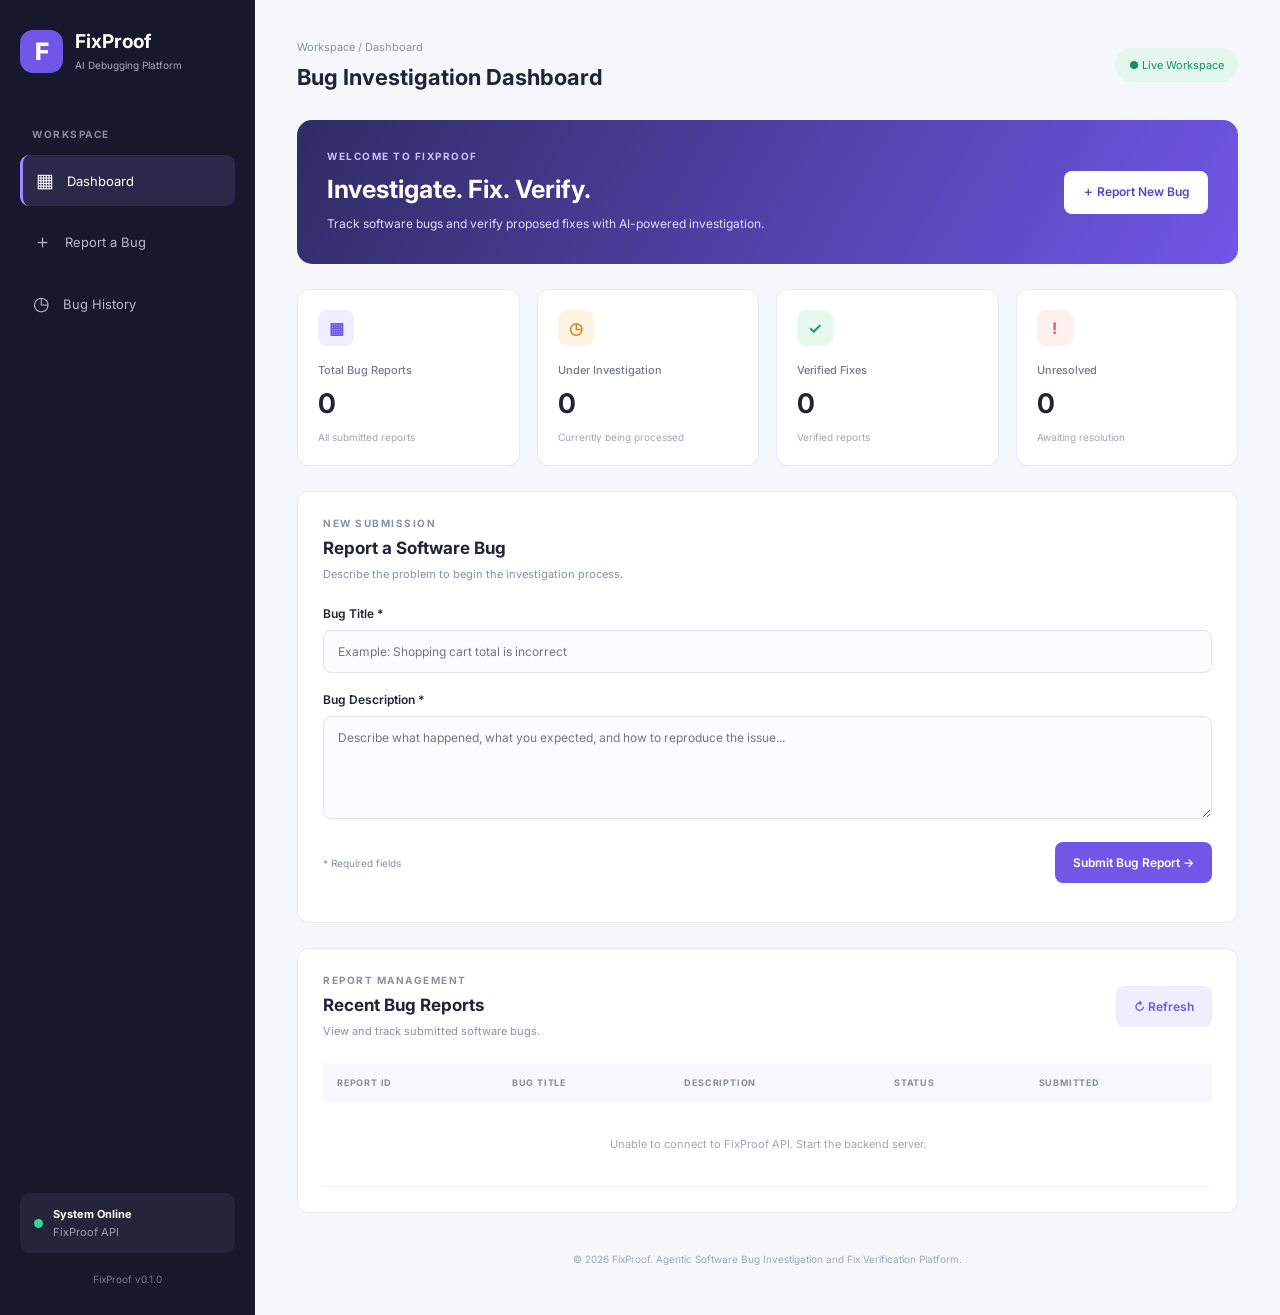
==== frontend/index.html @ a7930028 "Add FixProof backend and frontend" ====
<!DOCTYPE html>
<html lang="en">
<head>
    <meta charset="UTF-8">
    <meta name="viewport" content="width=device-width, initial-scale=1.0">
    <title>FixProof | Bug Investigation Platform</title>
    <link rel="stylesheet" href="css/style.css">
    <link rel="preconnect" href="https://fonts.googleapis.com">
    <link rel="preconnect" href="https://fonts.gstatic.com" crossorigin>
    <link href="https://fonts.googleapis.com/css2?family=Inter:wght@400;500;600;700;800&display=swap" rel="stylesheet">
</head>

<body>
    <div class="app-layout">

        <aside class="sidebar">
            <div class="brand">
                <div class="brand-icon">F</div>
                <div>
                    <h2>FixProof</h2>
                    <span>AI Debugging Platform</span>
                </div>
            </div>

            <div class="menu-label">WORKSPACE</div>

            <nav class="navigation">
                <a href="#dashboard" class="nav-link active">
                    <span>▦</span> Dashboard
                </a>
                <a href="#submit" class="nav-link">
                    <span>＋</span> Report a Bug
                </a>
                <a href="#history" class="nav-link">
                    <span>◷</span> Bug History
                </a>
            </nav>

            <div class="sidebar-bottom">
                <div class="system-status">
                    <span class="status-dot"></span>
                    <div>
                        <strong>System Online</strong>
                        <small>FixProof API</small>
                    </div>
                </div>
                <p>FixProof v0.1.0</p>
            </div>
        </aside>

        <main class="main-content">

            <header class="topbar">
                <div>
                    <span class="breadcrumb">Workspace / Dashboard</span>
                    <h1>Bug Investigation Dashboard</h1>
                </div>
                <div class="topbar-right">
                    <span class="online-badge">● Live Workspace</span>
                </div>
            </header>

            <section id="dashboard" class="welcome-section">
                <div>
                    <p class="eyebrow">WELCOME TO FIXPROOF</p>
                    <h2>Investigate. Fix. Verify.</h2>
                    <p>Track software bugs and verify proposed fixes with AI-powered investigation.</p>
                </div>
                <a href="#submit" class="primary-button">＋ Report New Bug</a>
            </section>

            <section class="stats-grid">
                <div class="stat-card">
                    <div class="stat-icon purple">▦</div>
                    <p>Total Bug Reports</p>
                    <h2 id="totalBugs">0</h2>
                    <span>All submitted reports</span>
                </div>

                <div class="stat-card">
                    <div class="stat-icon orange">◷</div>
                    <p>Under Investigation</p>
                    <h2 id="investigatingBugs">0</h2>
                    <span>Currently being processed</span>
                </div>

                <div class="stat-card">
                    <div class="stat-icon green">✓</div>
                    <p>Verified Fixes</p>
                    <h2 id="verifiedBugs">0</h2>
                    <span>Verified reports</span>
                </div>

                <div class="stat-card">
                    <div class="stat-icon red">!</div>
                    <p>Unresolved</p>
                    <h2 id="unresolvedBugs">0</h2>
                    <span>Awaiting resolution</span>
                </div>
            </section>

            <section id="submit" class="content-card">
                <div class="section-heading">
                    <div>
                        <p class="eyebrow">NEW SUBMISSION</p>
                        <h2>Report a Software Bug</h2>
                        <p>Describe the problem to begin the investigation process.</p>
                    </div>
                </div>

                <form id="bugForm">
                    <div class="form-group">
                        <label for="bugTitle">Bug Title *</label>
                        <input
                            type="text"
                            id="bugTitle"
                            placeholder="Example: Shopping cart total is incorrect"
                            minlength="3"
                            maxlength="200"
                            required
                        >
                    </div>

                    <div class="form-group">
                        <label for="bugDescription">Bug Description *</label>
                        <textarea
                            id="bugDescription"
                            placeholder="Describe what happened, what you expected, and how to reproduce the issue..."
                            minlength="5"
                            rows="5"
                            required
                        ></textarea>
                    </div>

                    <div class="form-footer">
                        <span> * Required fields</span>
                        <button type="submit" id="submitButton" class="primary-button">
                            Submit Bug Report →
                        </button>
                    </div>

                    <p id="formMessage" class="form-message" role="status"></p>
                </form>
            </section>

            <section id="history" class="content-card">
                <div class="section-heading history-heading">
                    <div>
                        <p class="eyebrow">REPORT MANAGEMENT</p>
                        <h2>Recent Bug Reports</h2>
                        <p>View and track submitted software bugs.</p>
                    </div>
                    <button id="refreshButton" class="secondary-button">↻ Refresh</button>
                </div>

                <div class="table-wrapper">
                    <table>
                        <thead>
                            <tr>
                                <th>REPORT ID</th>
                                <th>BUG TITLE</th>
                                <th>DESCRIPTION</th>
                                <th>STATUS</th>
                                <th>SUBMITTED</th>
                            </tr>
                        </thead>
                        <tbody id="bugTableBody">
                            <tr>
                                <td colspan="5" class="empty-state">
                                    Loading bug reports...
                                </td>
                            </tr>
                        </tbody>
                    </table>
                </div>
            </section>

            <footer class="footer">
                <p>© 2026 FixProof. Agentic Software Bug Investigation and Fix Verification Platform.</p>
            </footer>

        </main>
    </div>

    <script src="js/app.js"></script>
</body>
</html>
---- frontend/css/style.css ----
* {
    margin: 0;
    padding: 0;
    box-sizing: border-box;
}

:root {
    --primary: #7057e8;
    --primary-dark: #5941cb;
    --background: #f6f7fb;
    --white: #ffffff;
    --text: #20243a;
    --muted: #8990a5;
    --border: #e9eaf1;
}

body {
    font-family: 'Inter', sans-serif;
    background: var(--background);
    color: var(--text);
}

.app-layout {
    display: flex;
    min-height: 100vh;
}

.sidebar {
    width: 255px;
    background: #17182b;
    color: white;
    padding: 30px 20px;
    display: flex;
    flex-direction: column;
    flex-shrink: 0;
}

.brand {
    display: flex;
    align-items: center;
    gap: 12px;
    margin-bottom: 55px;
}

.brand-icon {
    width: 43px;
    height: 43px;
    border-radius: 13px;
    background: var(--primary);
    display: grid;
    place-items: center;
    font-size: 24px;
    font-weight: 800;
}

.brand h2 {
    font-size: 19px;
}

.brand span {
    font-size: 10px;
    color: #a5a7ba;
}

.menu-label,
.eyebrow {
    font-size: 10px;
    font-weight: 700;
    letter-spacing: 1.5px;
    color: var(--muted);
}

.menu-label {
    color: #898ba5;
    margin: 0 0 15px 12px;
}

.navigation {
    display: flex;
    flex-direction: column;
    gap: 9px;
}

.nav-link {
    padding: 14px 13px;
    border-radius: 9px;
    color: #b6b8c9;
    text-decoration: none;
    font-size: 13px;
    display: flex;
    gap: 13px;
    align-items: center;
}

.nav-link span {
    font-size: 19px;
}

.nav-link:hover,
.nav-link.active {
    background: #2b294a;
    color: white;
}

.nav-link.active {
    border-left: 3px solid #9a88ff;
}

.sidebar-bottom {
    margin-top: auto;
}

.system-status {
    background: #24253b;
    padding: 14px;
    border-radius: 10px;
    display: flex;
    align-items: center;
    gap: 10px;
}

.status-dot {
    height: 9px;
    width: 9px;
    background: #35d39a;
    border-radius: 50%;
}

.system-status strong,
.system-status small {
    display: block;
    font-size: 11px;
}

.system-status small {
    color: #9b9db0;
    margin-top: 4px;
}

.sidebar-bottom > p {
    font-size: 10px;
    color: #777991;
    margin-top: 20px;
    text-align: center;
}

.main-content {
    flex: 1;
    min-width: 0;
    padding: 35px 42px;
}

.topbar {
    display: flex;
    justify-content: space-between;
    align-items: center;
    margin-bottom: 30px;
    gap: 15px;
}

.breadcrumb {
    font-size: 11px;
    color: var(--muted);
}

.topbar h1 {
    font-size: 22px;
    margin-top: 9px;
}

.online-badge {
    font-size: 11px;
    color: #178e62;
    background: #e3f7ed;
    padding: 10px 14px;
    border-radius: 20px;
}

.welcome-section {
    background: linear-gradient(120deg, #302b63, #7057e8);
    border-radius: 15px;
    padding: 30px;
    display: flex;
    align-items: center;
    justify-content: space-between;
    gap: 20px;
    color: white;
    margin-bottom: 25px;
}

.welcome-section .eyebrow {
    color: #c9c0ff;
    margin-bottom: 12px;
}

.welcome-section h2 {
    font-size: 25px;
    margin-bottom: 10px;
}

.welcome-section p:not(.eyebrow) {
    font-size: 12px;
    color: #dedbff;
    line-height: 1.7;
}

.primary-button,
.secondary-button {
    border: none;
    border-radius: 8px;
    padding: 13px 18px;
    font-size: 12px;
    font-weight: 600;
    cursor: pointer;
    text-decoration: none;
    display: inline-block;
    font-family: inherit;
}

.primary-button {
    background: var(--primary);
    color: white;
}

.welcome-section .primary-button {
    background: white;
    color: var(--primary-dark);
    white-space: nowrap;
}

.primary-button:hover {
    background: var(--primary-dark);
    color: white;
}

.welcome-section .primary-button:hover {
    background: #f0edff;
    color: var(--primary-dark);
}

.stats-grid {
    display: grid;
    grid-template-columns: repeat(4, minmax(0, 1fr));
    gap: 17px;
    margin-bottom: 25px;
}

.stat-card,
.content-card {
    background: var(--white);
    border: 1px solid var(--border);
    border-radius: 12px;
}

.stat-card {
    padding: 20px;
}

.stat-icon {
    height: 36px;
    width: 36px;
    display: grid;
    place-items: center;
    border-radius: 9px;
    font-weight: 700;
    margin-bottom: 17px;
}

.purple {
    color: #7057e8;
    background: #f0edff;
}

.orange {
    color: #d88727;
    background: #fff4e4;
}

.green {
    color: #1c9d6c;
    background: #e6f8ef;
}

.red {
    color: #df6262;
    background: #fff0f0;
}

.stat-card p {
    color: #747b90;
    font-size: 11px;
    font-weight: 500;
}

.stat-card h2 {
    font-size: 27px;
    margin: 10px 0 5px;
}

.stat-card > span {
    color: #a1a6b5;
    font-size: 10px;
}

.content-card {
    padding: 25px;
    margin-bottom: 25px;
}

.section-heading {
    margin-bottom: 25px;
}

.section-heading h2 {
    font-size: 17px;
    margin: 9px 0;
}

.section-heading p:not(.eyebrow) {
    font-size: 11px;
    color: var(--muted);
}

.form-group {
    margin-bottom: 19px;
}

.form-group label {
    display: block;
    font-size: 12px;
    font-weight: 600;
    margin-bottom: 9px;
}

.form-group input,
.form-group textarea {
    width: 100%;
    padding: 13px 14px;
    border: 1px solid #e2e4ed;
    border-radius: 8px;
    font-family: inherit;
    font-size: 12px;
    outline: none;
    resize: vertical;
    background: #fcfcfe;
}

.form-group input:focus,
.form-group textarea:focus {
    border-color: var(--primary);
    box-shadow: 0 0 0 3px #7057e818;
}

.form-footer {
    display: flex;
    justify-content: space-between;
    align-items: center;
    gap: 12px;
}

.form-footer > span {
    font-size: 10px;
    color: var(--muted);
}

.form-message {
    font-size: 12px;
    margin-top: 14px;
}

.form-message.success {
    color: #168c61;
}

.form-message.error {
    color: #d34c4c;
}

.secondary-button {
    color: var(--primary);
    background: #f0edff;
}

.history-heading {
    display: flex;
    justify-content: space-between;
    align-items: center;
    gap: 15px;
}

.table-wrapper {
    overflow-x: auto;
}

table {
    width: 100%;
    border-collapse: collapse;
    text-align: left;
}

thead {
    background: #f8f8fc;
}

th {
    padding: 14px;
    font-size: 9px;
    letter-spacing: 0.8px;
    color: #858ba0;
    white-space: nowrap;
}

td {
    padding: 16px 14px;
    border-bottom: 1px solid #f0f0f5;
    font-size: 11px;
    color: #626a80;
}

td:nth-child(2) {
    font-weight: 600;
    color: #30354a;
}

.status-pill {
    display: inline-block;
    border-radius: 20px;
    padding: 6px 10px;
    font-size: 9px;
    background: #fff3df;
    color: #bd7b20;
    white-space: nowrap;
}

.empty-state {
    text-align: center;
    padding: 35px;
    color: #a1a6b5;
}

.footer {
    padding: 15px 0;
    text-align: center;
    color: #a1a6b5;
    font-size: 10px;
}

@media (max-width: 1050px) {
    .stats-grid {
        grid-template-columns: repeat(2, 1fr);
    }

    .main-content {
        padding: 25px;
    }
}

@media (max-width: 650px) {
    .app-layout {
        flex-direction: column;
    }

    .sidebar {
        width: 100%;
        padding: 17px;
    }

    .brand {
        margin-bottom: 20px;
    }

    .navigation {
        flex-direction: row;
        flex-wrap: wrap;
    }

    .sidebar-bottom {
        display: none;
    }

    .main-content {
        padding: 20px 14px;
    }

    .topbar {
        align-items: flex-start;
    }

    .topbar h1 {
        font-size: 17px;
    }

    .welcome-section {
        flex-direction: column;
        align-items: flex-start;
        padding: 23px;
    }

    .welcome-section h2 {
        font-size: 21px;
    }

    .stats-grid {
        grid-template-columns: repeat(2, minmax(0, 1fr));
        gap: 10px;
    }

    .stat-card {
        padding: 14px;
    }

    .content-card {
        padding: 17px;
    }

    .form-footer {
        flex-direction: column;
        align-items: flex-start;
    }
}
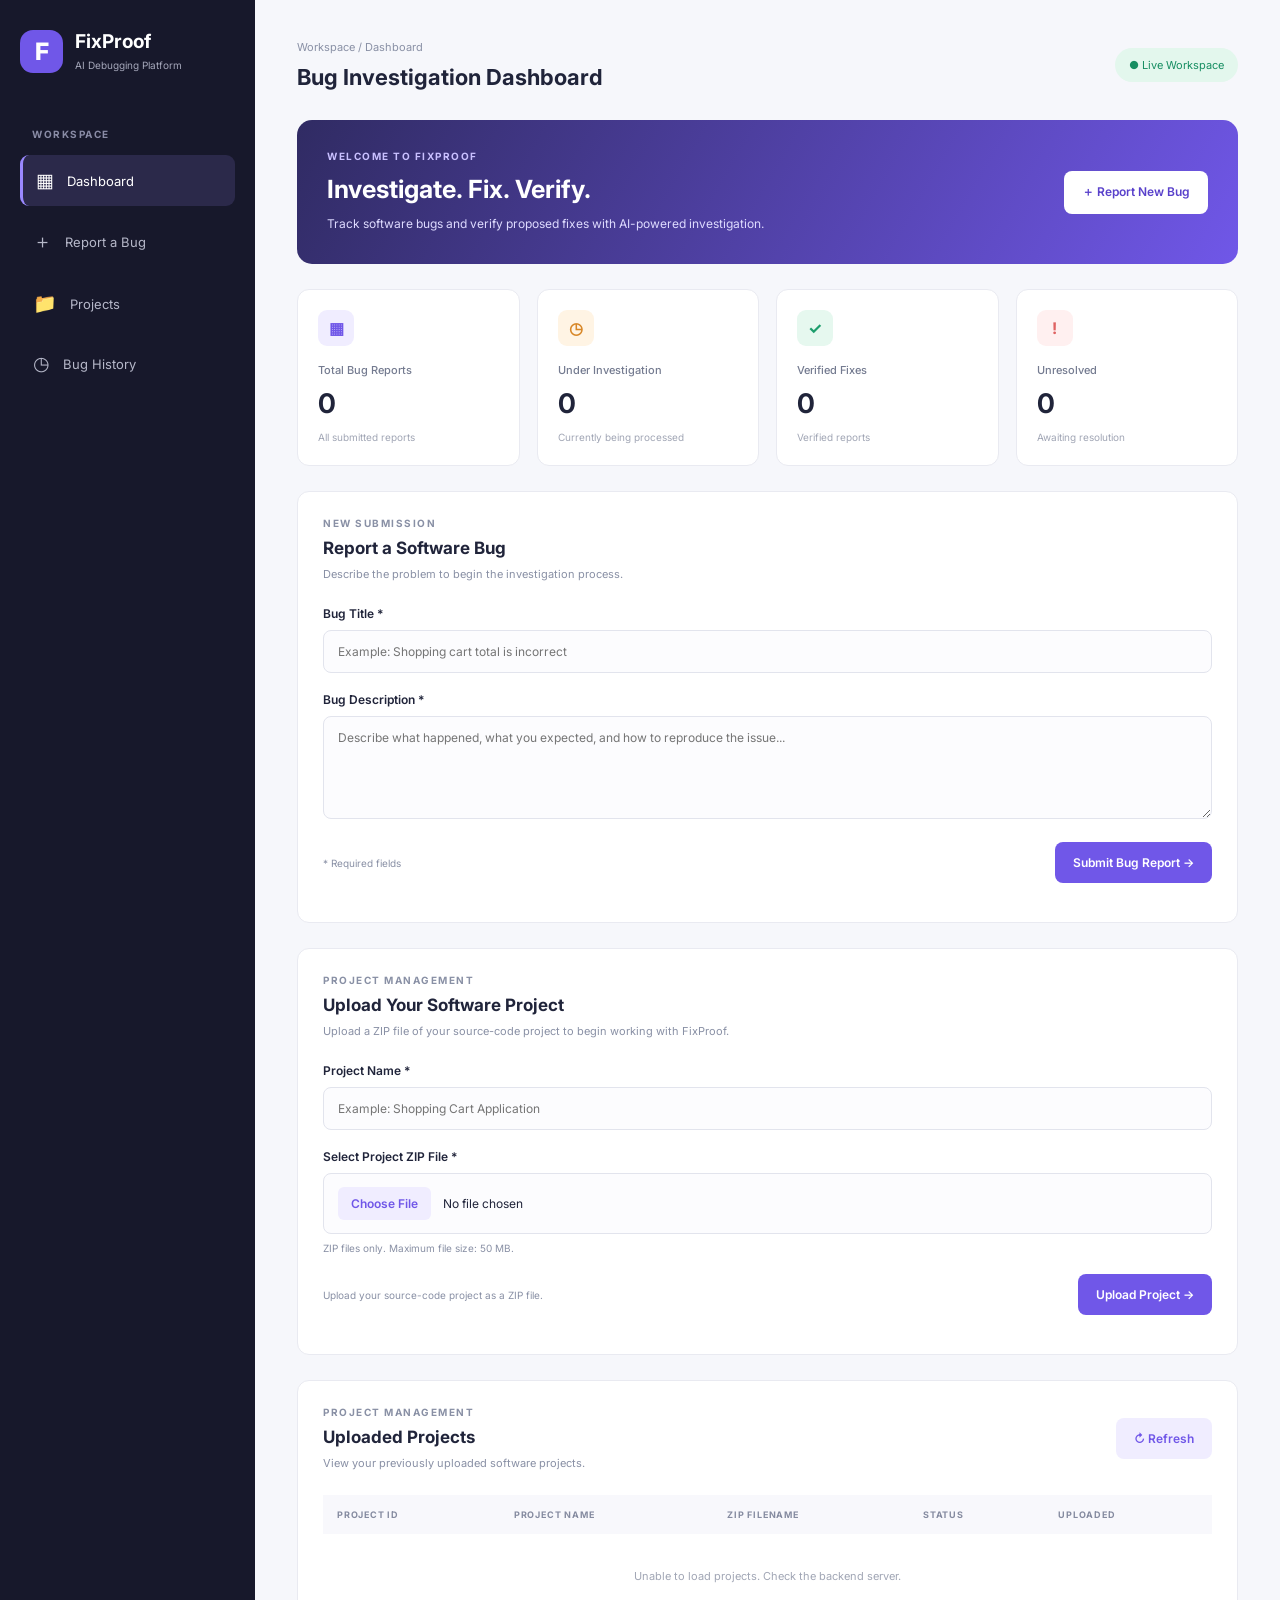
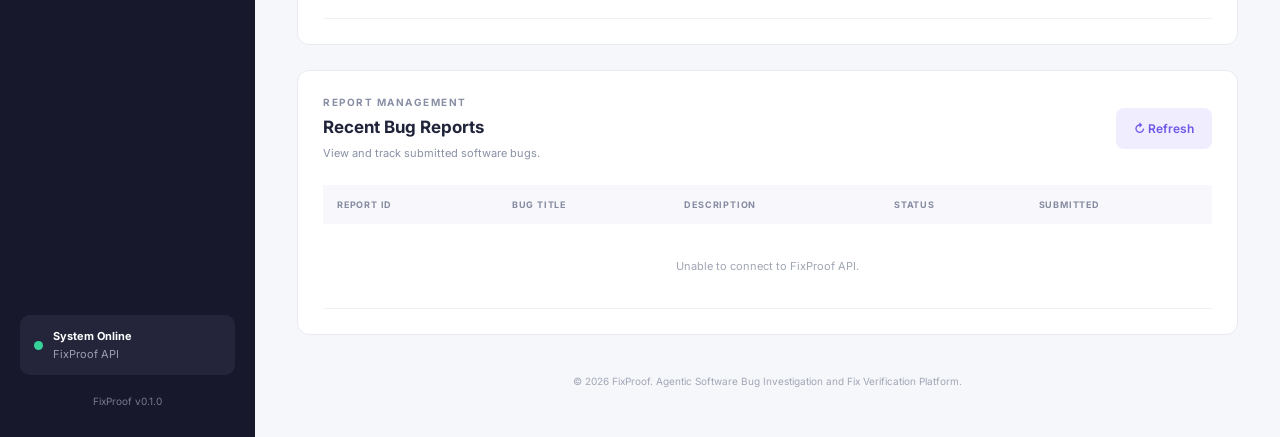
==== commit 358b2a45: "Add project upload and management API" ====
--- a/frontend/index.html
+++ b/frontend/index.html
@@ -10,179 +10,236 @@
     <link rel="preconnect" href="https://fonts.gstatic.com" crossorigin>
     <link href="https://fonts.googleapis.com/css2?family=Inter:wght@400;500;600;700;800&display=swap" rel="stylesheet">
 </head>
-
 <body>
-    <div class="app-layout">
-
-        <aside class="sidebar">
-            <div class="brand">
-                <div class="brand-icon">F</div>
+<div class="app-layout">
+
+    <aside class="sidebar">
+        <div class="brand">
+            <div class="brand-icon">F</div>
+            <div>
+                <h2>FixProof</h2>
+                <span>AI Debugging Platform</span>
+            </div>
+        </div>
+
+        <div class="menu-label">WORKSPACE</div>
+
+        <nav class="navigation">
+            <a href="#dashboard" class="nav-link active"><span>▦</span> Dashboard</a>
+            <a href="#submit" class="nav-link"><span>＋</span> Report a Bug</a>
+            <a href="#projects" class="nav-link"><span>📁</span> Projects</a>
+            <a href="#history" class="nav-link"><span>◷</span> Bug History</a>
+        </nav>
+
+        <div class="sidebar-bottom">
+            <div class="system-status">
+                <span class="status-dot"></span>
                 <div>
-                    <h2>FixProof</h2>
-                    <span>AI Debugging Platform</span>
-                </div>
-            </div>
-
-            <div class="menu-label">WORKSPACE</div>
-
-            <nav class="navigation">
-                <a href="#dashboard" class="nav-link active">
-                    <span>▦</span> Dashboard
-                </a>
-                <a href="#submit" class="nav-link">
-                    <span>＋</span> Report a Bug
-                </a>
-                <a href="#history" class="nav-link">
-                    <span>◷</span> Bug History
-                </a>
-            </nav>
-
-            <div class="sidebar-bottom">
-                <div class="system-status">
-                    <span class="status-dot"></span>
-                    <div>
-                        <strong>System Online</strong>
-                        <small>FixProof API</small>
-                    </div>
-                </div>
-                <p>FixProof v0.1.0</p>
-            </div>
-        </aside>
-
-        <main class="main-content">
-
-            <header class="topbar">
+                    <strong>System Online</strong>
+                    <small>FixProof API</small>
+                </div>
+            </div>
+            <p>FixProof v0.1.0</p>
+        </div>
+    </aside>
+
+    <main class="main-content">
+
+        <header class="topbar">
+            <div>
+                <span class="breadcrumb">Workspace / Dashboard</span>
+                <h1>Bug Investigation Dashboard</h1>
+            </div>
+            <div class="topbar-right">
+                <span class="online-badge">● Live Workspace</span>
+            </div>
+        </header>
+
+        <!-- DASHBOARD -->
+        <section id="dashboard" class="welcome-section">
+            <div>
+                <p class="eyebrow">WELCOME TO FIXPROOF</p>
+                <h2>Investigate. Fix. Verify.</h2>
+                <p>Track software bugs and verify proposed fixes with AI-powered investigation.</p>
+            </div>
+            <a href="#submit" class="primary-button">＋ Report New Bug</a>
+        </section>
+
+        <!-- STATISTICS -->
+        <section class="stats-grid">
+            <div class="stat-card">
+                <div class="stat-icon purple">▦</div>
+                <p>Total Bug Reports</p>
+                <h2 id="totalBugs">0</h2>
+                <span>All submitted reports</span>
+            </div>
+
+            <div class="stat-card">
+                <div class="stat-icon orange">◷</div>
+                <p>Under Investigation</p>
+                <h2 id="investigatingBugs">0</h2>
+                <span>Currently being processed</span>
+            </div>
+
+            <div class="stat-card">
+                <div class="stat-icon green">✓</div>
+                <p>Verified Fixes</p>
+                <h2 id="verifiedBugs">0</h2>
+                <span>Verified reports</span>
+            </div>
+
+            <div class="stat-card">
+                <div class="stat-icon red">!</div>
+                <p>Unresolved</p>
+                <h2 id="unresolvedBugs">0</h2>
+                <span>Awaiting resolution</span>
+            </div>
+        </section>
+
+        <!-- BUG SUBMISSION -->
+        <section id="submit" class="content-card">
+            <div class="section-heading">
+                <p class="eyebrow">NEW SUBMISSION</p>
+                <h2>Report a Software Bug</h2>
+                <p>Describe the problem to begin the investigation process.</p>
+            </div>
+
+            <form id="bugForm">
+                <div class="form-group">
+                    <label for="bugTitle">Bug Title *</label>
+                    <input type="text" id="bugTitle"
+                        placeholder="Example: Shopping cart total is incorrect"
+                        minlength="3" maxlength="200" required>
+                </div>
+
+                <div class="form-group">
+                    <label for="bugDescription">Bug Description *</label>
+                    <textarea id="bugDescription"
+                        placeholder="Describe what happened, what you expected, and how to reproduce the issue..."
+                        minlength="5" rows="5" required></textarea>
+                </div>
+
+                <div class="form-footer">
+                    <span>* Required fields</span>
+                    <button type="submit" id="submitButton" class="primary-button">
+                        Submit Bug Report →
+                    </button>
+                </div>
+                <p id="formMessage" class="form-message" role="status"></p>
+            </form>
+        </section>
+
+        <!-- PROJECT UPLOAD -->
+        <section id="projects" class="content-card">
+            <div class="section-heading">
+                <p class="eyebrow">PROJECT MANAGEMENT</p>
+                <h2>Upload Your Software Project</h2>
+                <p>Upload a ZIP file of your source-code project to begin working with FixProof.</p>
+            </div>
+
+            <form id="projectForm">
+                <div class="form-group">
+                    <label for="projectName">Project Name *</label>
+                    <input
+                        type="text"
+                        id="projectName"
+                        placeholder="Example: Shopping Cart Application"
+                        maxlength="200"
+                        required>
+                </div>
+
+                <div class="form-group">
+                    <label for="projectFile">Select Project ZIP File *</label>
+                    <input
+                        type="file"
+                        id="projectFile"
+                        accept=".zip,application/zip,application/x-zip-compressed"
+                        required>
+                    <small class="field-help">ZIP files only. Maximum file size: 50 MB.</small>
+                </div>
+
+                <div class="form-footer">
+                    <span>Upload your source-code project as a ZIP file.</span>
+                    <button type="submit" id="uploadButton" class="primary-button">
+                        Upload Project →
+                    </button>
+                </div>
+
+                <p id="projectMessage" class="form-message" role="status"></p>
+            </form>
+        </section>
+
+        <!-- PROJECT HISTORY -->
+        <section id="projectHistory" class="content-card">
+            <div class="section-heading history-heading">
                 <div>
-                    <span class="breadcrumb">Workspace / Dashboard</span>
-                    <h1>Bug Investigation Dashboard</h1>
-                </div>
-                <div class="topbar-right">
-                    <span class="online-badge">● Live Workspace</span>
-                </div>
-            </header>
-
-            <section id="dashboard" class="welcome-section">
+                    <p class="eyebrow">PROJECT MANAGEMENT</p>
+                    <h2>Uploaded Projects</h2>
+                    <p>View your previously uploaded software projects.</p>
+                </div>
+                <button id="refreshProjectsButton" class="secondary-button">
+                    ↻ Refresh
+                </button>
+            </div>
+
+            <div class="table-wrapper">
+                <table>
+                    <thead>
+                        <tr>
+                            <th>PROJECT ID</th>
+                            <th>PROJECT NAME</th>
+                            <th>ZIP FILENAME</th>
+                            <th>STATUS</th>
+                            <th>UPLOADED</th>
+                        </tr>
+                    </thead>
+                    <tbody id="projectTableBody">
+                        <tr>
+                            <td colspan="5" class="empty-state">Loading projects...</td>
+                        </tr>
+                    </tbody>
+                </table>
+            </div>
+        </section>
+
+        <!-- BUG HISTORY -->
+        <section id="history" class="content-card">
+            <div class="section-heading history-heading">
                 <div>
-                    <p class="eyebrow">WELCOME TO FIXPROOF</p>
-                    <h2>Investigate. Fix. Verify.</h2>
-                    <p>Track software bugs and verify proposed fixes with AI-powered investigation.</p>
-                </div>
-                <a href="#submit" class="primary-button">＋ Report New Bug</a>
-            </section>
-
-            <section class="stats-grid">
-                <div class="stat-card">
-                    <div class="stat-icon purple">▦</div>
-                    <p>Total Bug Reports</p>
-                    <h2 id="totalBugs">0</h2>
-                    <span>All submitted reports</span>
-                </div>
-
-                <div class="stat-card">
-                    <div class="stat-icon orange">◷</div>
-                    <p>Under Investigation</p>
-                    <h2 id="investigatingBugs">0</h2>
-                    <span>Currently being processed</span>
-                </div>
-
-                <div class="stat-card">
-                    <div class="stat-icon green">✓</div>
-                    <p>Verified Fixes</p>
-                    <h2 id="verifiedBugs">0</h2>
-                    <span>Verified reports</span>
-                </div>
-
-                <div class="stat-card">
-                    <div class="stat-icon red">!</div>
-                    <p>Unresolved</p>
-                    <h2 id="unresolvedBugs">0</h2>
-                    <span>Awaiting resolution</span>
-                </div>
-            </section>
-
-            <section id="submit" class="content-card">
-                <div class="section-heading">
-                    <div>
-                        <p class="eyebrow">NEW SUBMISSION</p>
-                        <h2>Report a Software Bug</h2>
-                        <p>Describe the problem to begin the investigation process.</p>
-                    </div>
-                </div>
-
-                <form id="bugForm">
-                    <div class="form-group">
-                        <label for="bugTitle">Bug Title *</label>
-                        <input
-                            type="text"
-                            id="bugTitle"
-                            placeholder="Example: Shopping cart total is incorrect"
-                            minlength="3"
-                            maxlength="200"
-                            required
-                        >
-                    </div>
-
-                    <div class="form-group">
-                        <label for="bugDescription">Bug Description *</label>
-                        <textarea
-                            id="bugDescription"
-                            placeholder="Describe what happened, what you expected, and how to reproduce the issue..."
-                            minlength="5"
-                            rows="5"
-                            required
-                        ></textarea>
-                    </div>
-
-                    <div class="form-footer">
-                        <span> * Required fields</span>
-                        <button type="submit" id="submitButton" class="primary-button">
-                            Submit Bug Report →
-                        </button>
-                    </div>
-
-                    <p id="formMessage" class="form-message" role="status"></p>
-                </form>
-            </section>
-
-            <section id="history" class="content-card">
-                <div class="section-heading history-heading">
-                    <div>
-                        <p class="eyebrow">REPORT MANAGEMENT</p>
-                        <h2>Recent Bug Reports</h2>
-                        <p>View and track submitted software bugs.</p>
-                    </div>
-                    <button id="refreshButton" class="secondary-button">↻ Refresh</button>
-                </div>
-
-                <div class="table-wrapper">
-                    <table>
-                        <thead>
-                            <tr>
-                                <th>REPORT ID</th>
-                                <th>BUG TITLE</th>
-                                <th>DESCRIPTION</th>
-                                <th>STATUS</th>
-                                <th>SUBMITTED</th>
-                            </tr>
-                        </thead>
-                        <tbody id="bugTableBody">
-                            <tr>
-                                <td colspan="5" class="empty-state">
-                                    Loading bug reports...
-                                </td>
-                            </tr>
-                        </tbody>
-                    </table>
-                </div>
-            </section>
-
-            <footer class="footer">
-                <p>© 2026 FixProof. Agentic Software Bug Investigation and Fix Verification Platform.</p>
-            </footer>
-
-        </main>
-    </div>
-
-    <script src="js/app.js"></script>
+                    <p class="eyebrow">REPORT MANAGEMENT</p>
+                    <h2>Recent Bug Reports</h2>
+                    <p>View and track submitted software bugs.</p>
+                </div>
+                <button id="refreshButton" class="secondary-button">↻ Refresh</button>
+            </div>
+
+            <div class="table-wrapper">
+                <table>
+                    <thead>
+                        <tr>
+                            <th>REPORT ID</th>
+                            <th>BUG TITLE</th>
+                            <th>DESCRIPTION</th>
+                            <th>STATUS</th>
+                            <th>SUBMITTED</th>
+                        </tr>
+                    </thead>
+                    <tbody id="bugTableBody">
+                        <tr>
+                            <td colspan="5" class="empty-state">Loading bug reports...</td>
+                        </tr>
+                    </tbody>
+                </table>
+            </div>
+        </section>
+
+        <footer class="footer">
+            <p>© 2026 FixProof. Agentic Software Bug Investigation and Fix Verification Platform.</p>
+        </footer>
+
+    </main>
+</div>
+
+<script src="js/app.js"></script>
 </body>
 </html>
--- a/frontend/css/style.css
+++ b/frontend/css/style.css
@@ -519,3 +519,90 @@
         align-items: flex-start;
     }
 }
+
+
+/* PROJECT UPLOAD SECTION */
+
+.field-help {
+    display: block;
+    margin-top: 8px;
+    font-size: 10px;
+    color: var(--muted);
+}
+
+#projectFile {
+    cursor: pointer;
+}
+
+#projectFile::file-selector-button {
+    background: #f0edff;
+    color: var(--primary);
+    border: none;
+    border-radius: 6px;
+    padding: 9px 13px;
+    margin-right: 12px;
+    cursor: pointer;
+    font-family: inherit;
+    font-weight: 600;
+}
+
+#projectFile::file-selector-button:hover {
+    background: #e5e0ff;
+}
+
+#projectForm .form-footer {
+    margin-top: 20px;
+}
+
+#projectForm .form-message {
+    line-height: 1.6;
+}
+
+button:disabled {
+    opacity: 0.6;
+    cursor: not-allowed;
+}
+
+#projectHistory {
+    margin-top: 25px;
+}
+
+#projectHistory .section-heading {
+    margin-bottom: 25px;
+}
+
+/* NAVIGATION */
+
+html {
+    scroll-behavior: smooth;
+}
+
+.content-card {
+    scroll-margin-top: 20px;
+}
+
+.nav-link {
+    transition: background 0.2s ease, color 0.2s ease;
+}
+
+/* RESPONSIVE PROJECT TABLE */
+
+@media (max-width: 650px) {
+    #projectForm .form-footer {
+        align-items: stretch;
+    }
+
+    #projectForm .primary-button {
+        width: 100%;
+        text-align: center;
+    }
+
+    #projectHistory .history-heading {
+        align-items: flex-start;
+        flex-direction: column;
+    }
+
+    #projectHistory .secondary-button {
+        align-self: flex-start;
+    }
+}
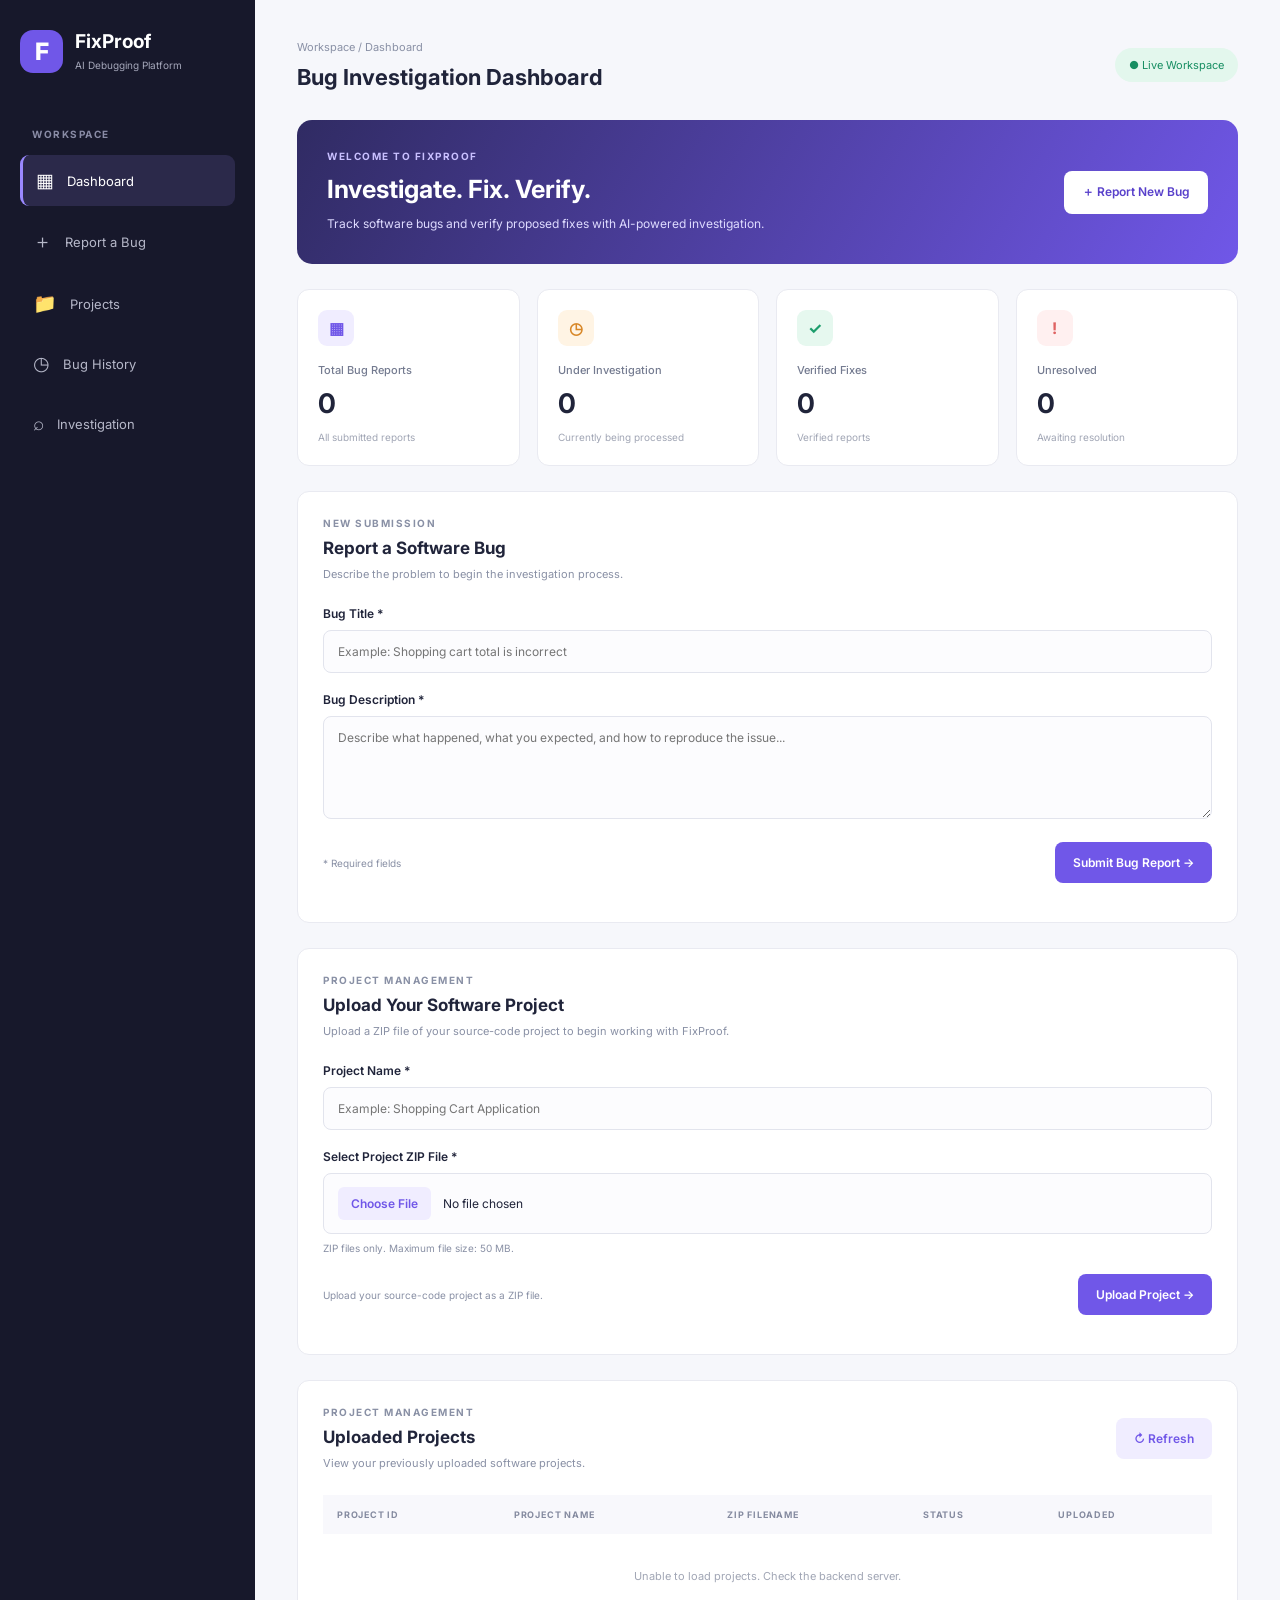
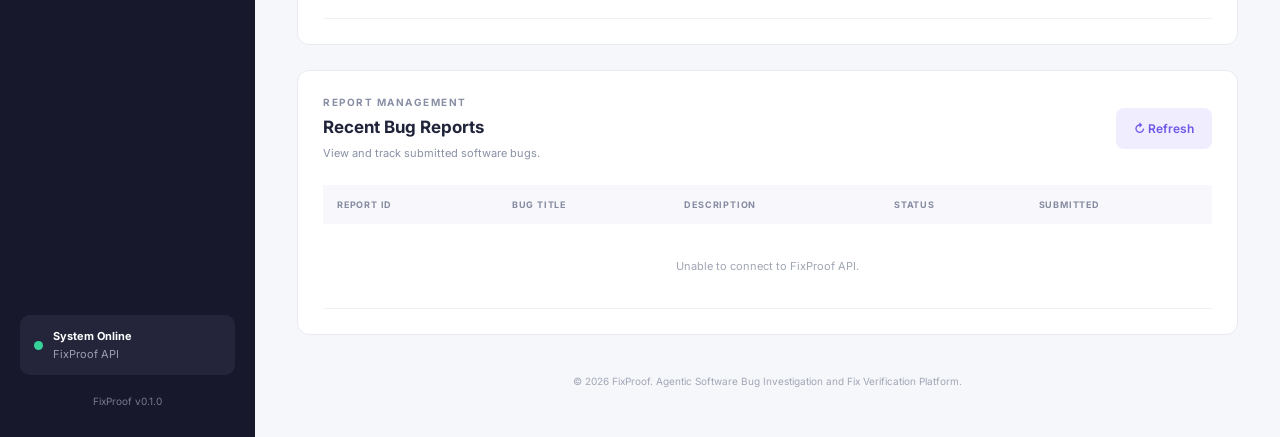
==== commit 222a5475: "Add investigation progress dashboard" ====
--- a/frontend/index.html
+++ b/frontend/index.html
@@ -29,6 +29,7 @@
             <a href="#submit" class="nav-link"><span>＋</span> Report a Bug</a>
             <a href="#projects" class="nav-link"><span>📁</span> Projects</a>
             <a href="#history" class="nav-link"><span>◷</span> Bug History</a>
+            <a href="investigation.html" class="nav-link"><span>⌕</span> Investigation</a>
         </nav>
 
         <div class="sidebar-bottom">
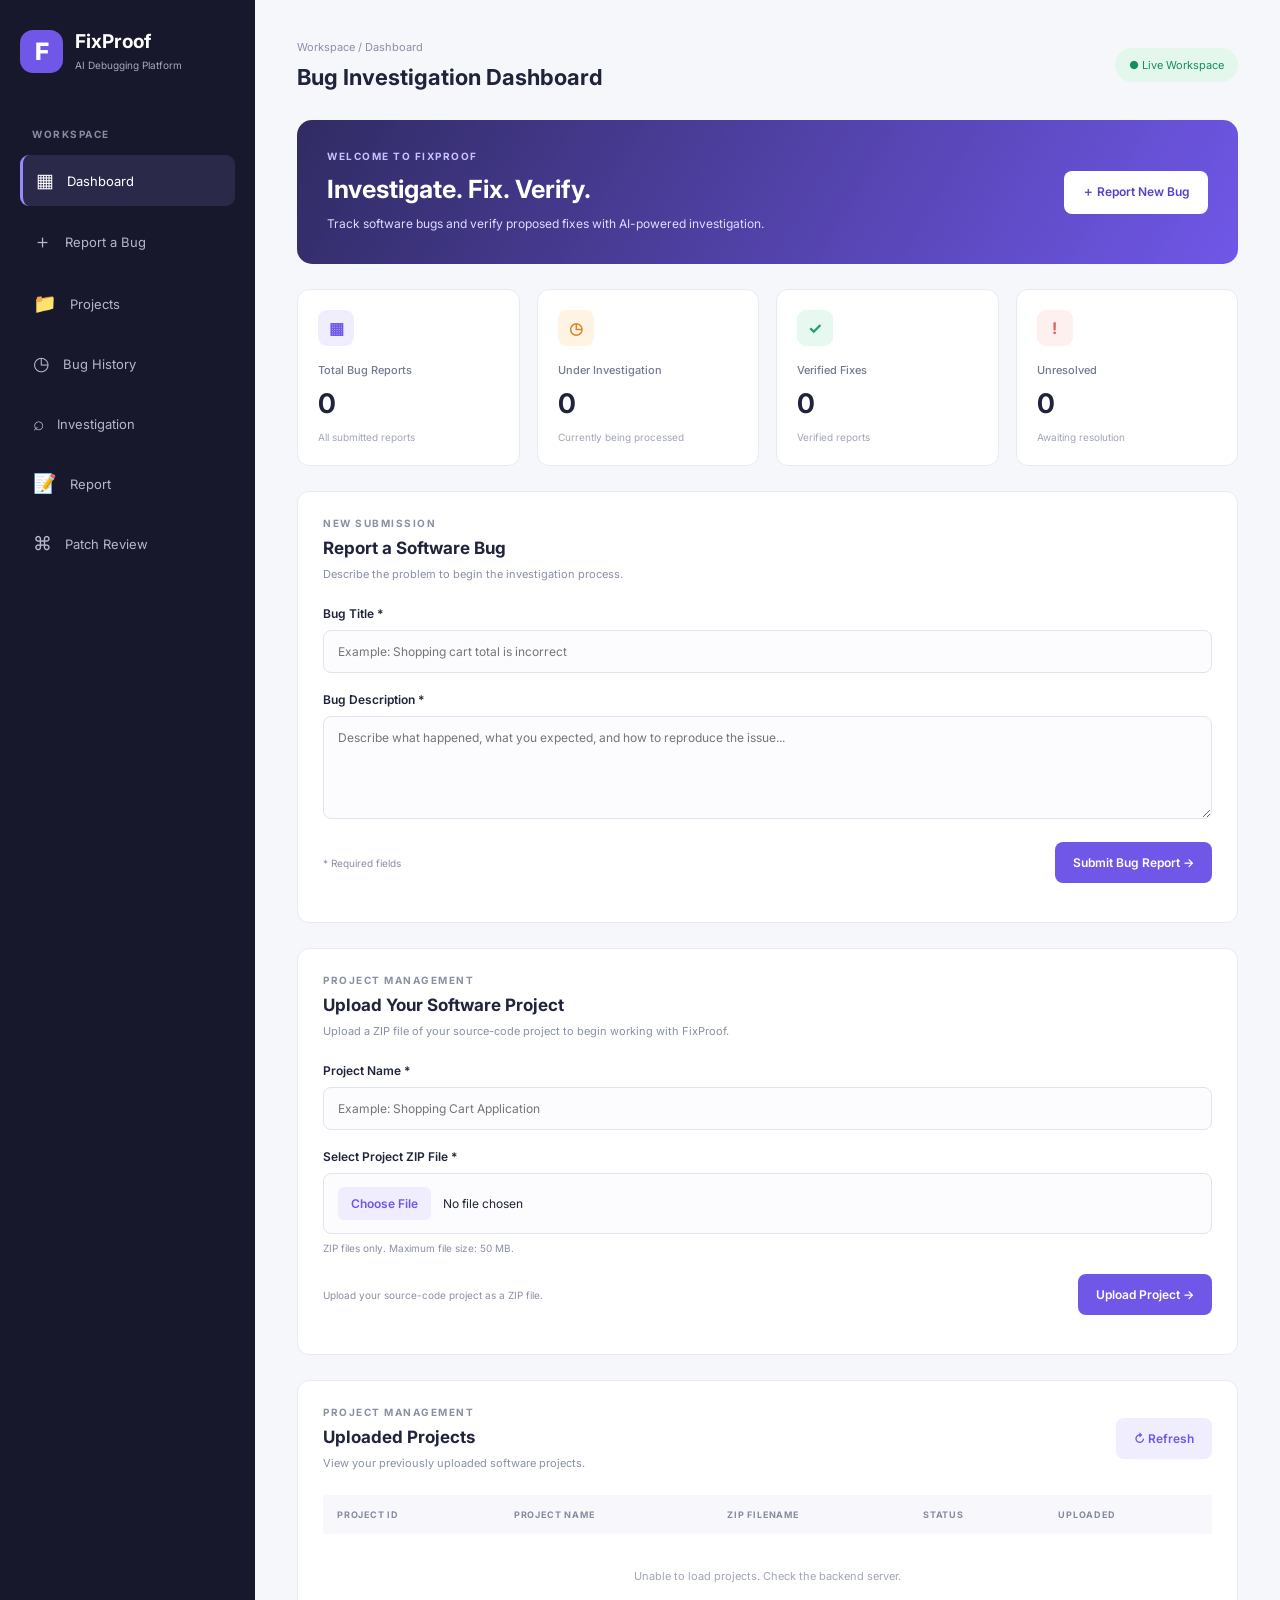
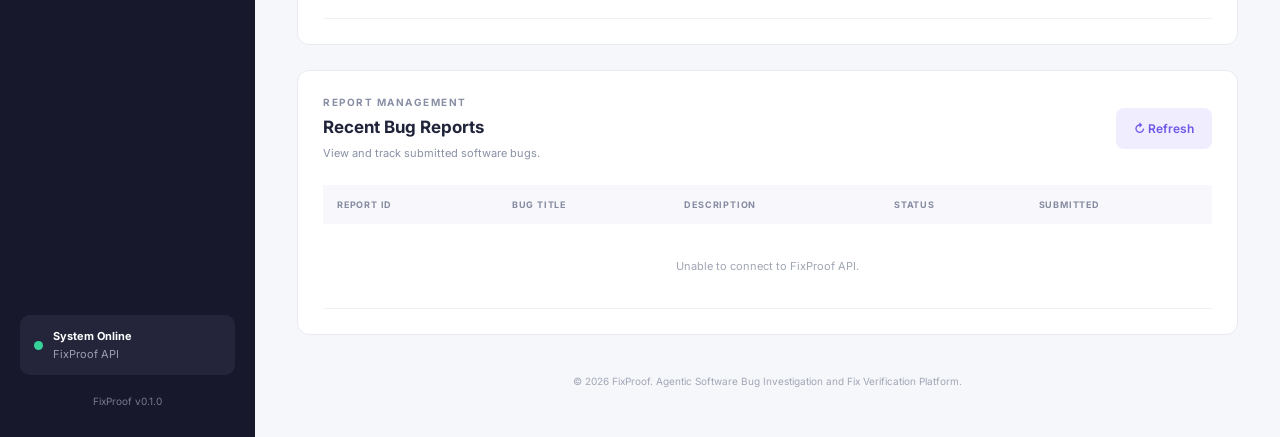
==== commit 70f3a3ff: "Add FixProof patch review page" ====
--- a/frontend/index.html
+++ b/frontend/index.html
@@ -30,6 +30,8 @@
             <a href="#projects" class="nav-link"><span>📁</span> Projects</a>
             <a href="#history" class="nav-link"><span>◷</span> Bug History</a>
             <a href="investigation.html" class="nav-link"><span>⌕</span> Investigation</a>
+            <a href="report.html" class="nav-link"><span>📝</span>Report</a>
+            <a href="patch-review.html" class="nav-link"><span>⌘</span> Patch Review</a>
         </nav>
 
         <div class="sidebar-bottom">
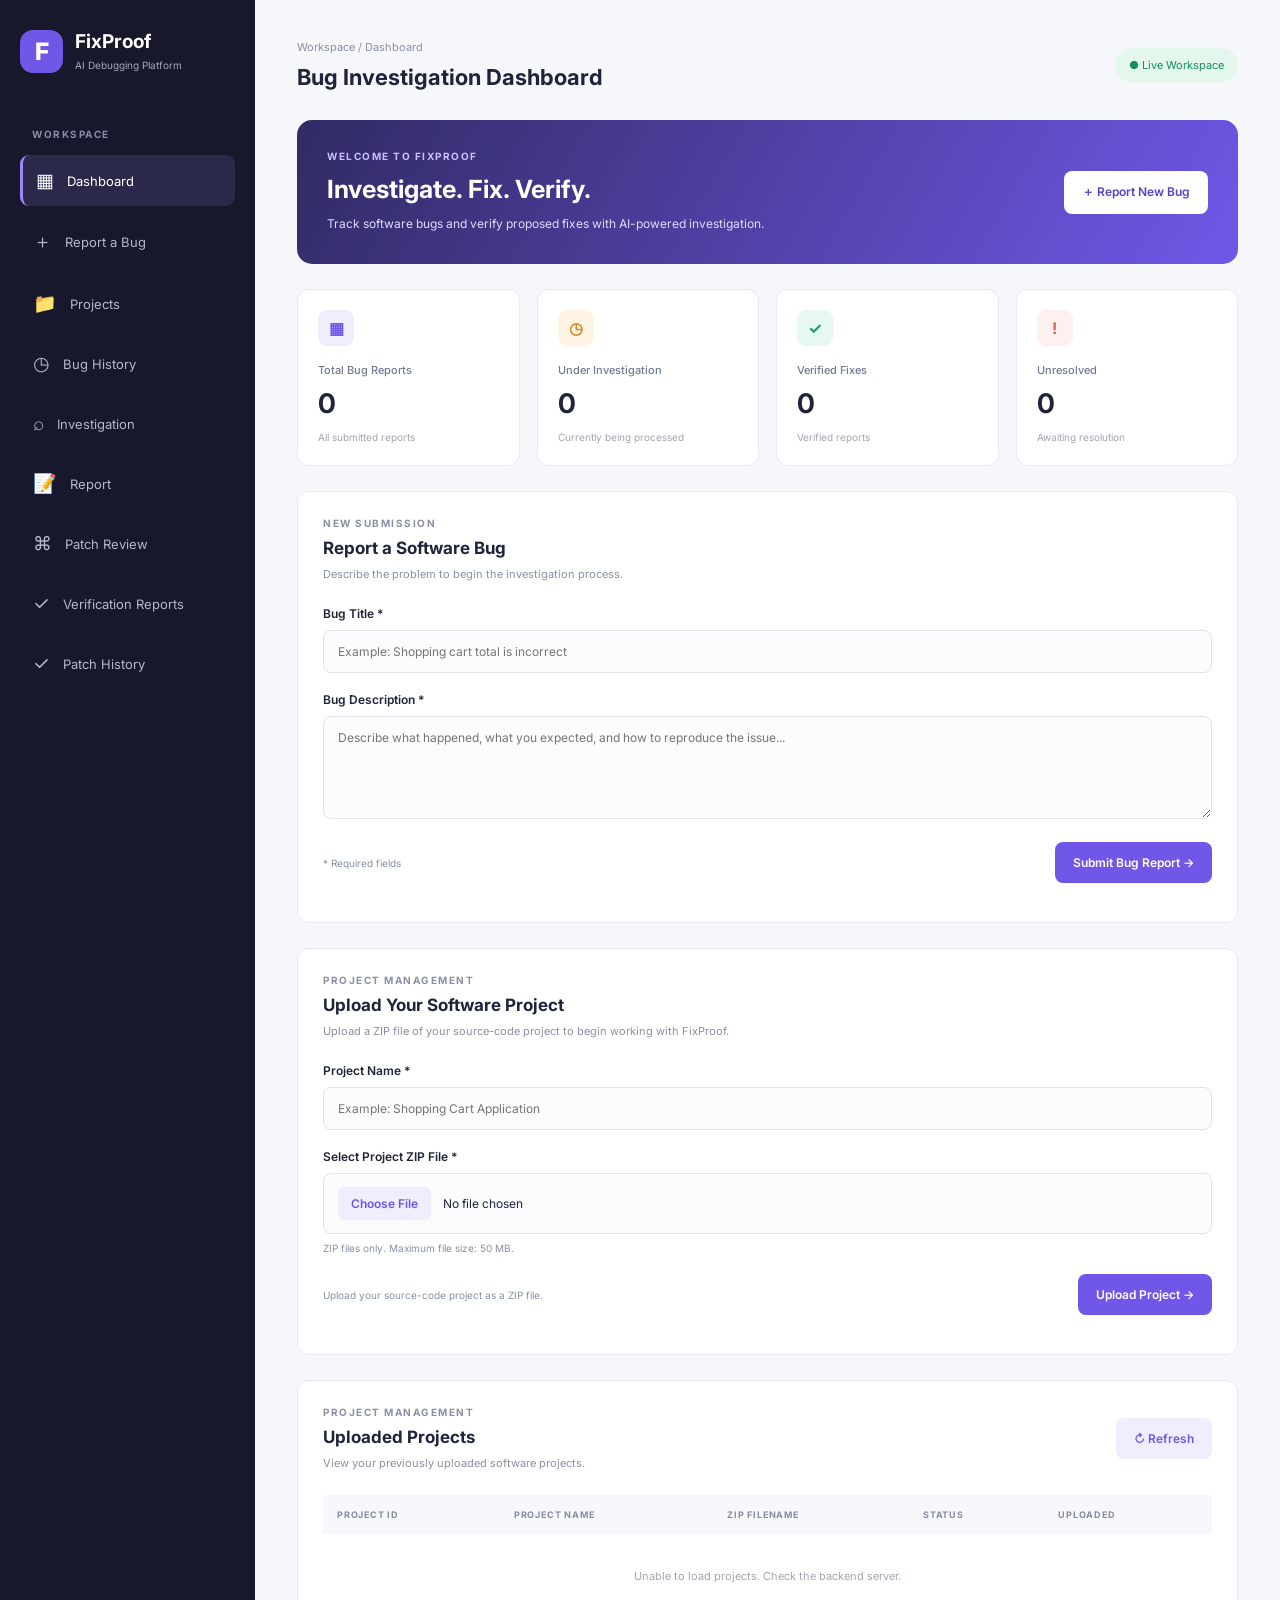
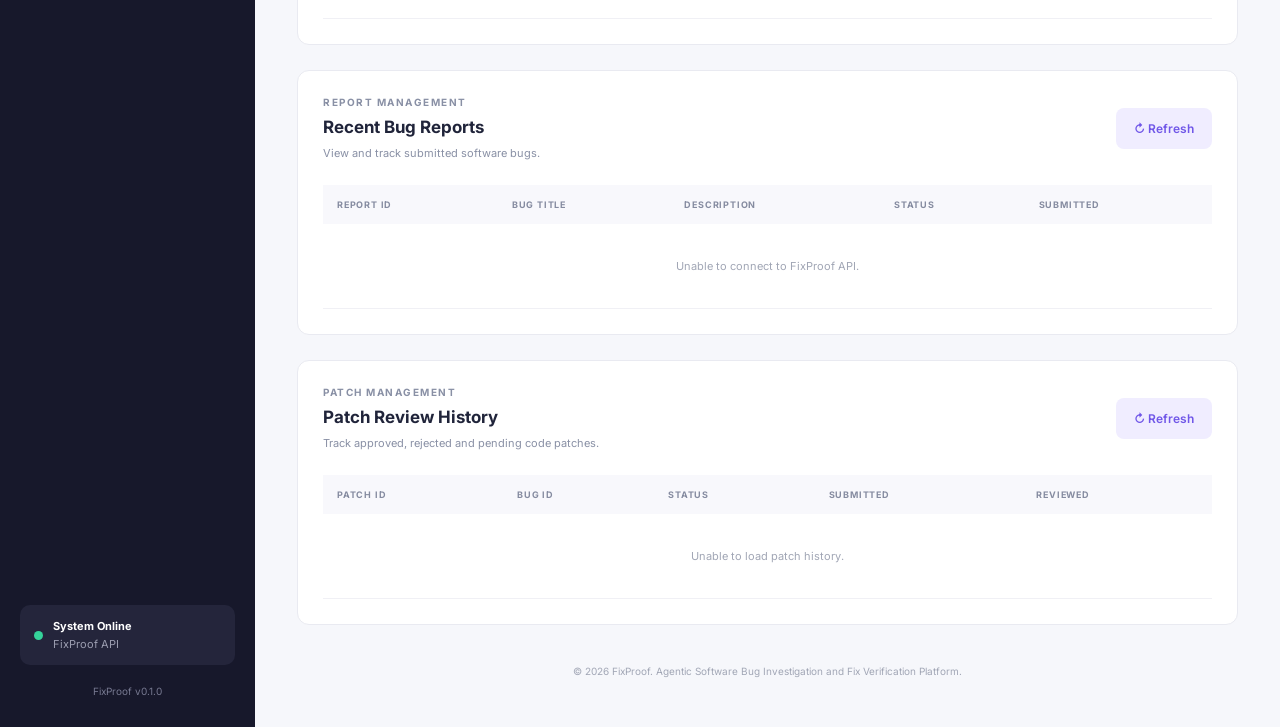
==== commit c4c7d924: "Complete Member 1 frontend backend and database implementation" ====
--- a/frontend/index.html
+++ b/frontend/index.html
@@ -32,6 +32,8 @@
             <a href="investigation.html" class="nav-link"><span>⌕</span> Investigation</a>
             <a href="report.html" class="nav-link"><span>📝</span>Report</a>
             <a href="patch-review.html" class="nav-link"><span>⌘</span> Patch Review</a>
+            <a href="verification.html" class="nav-link"><span>✓</span> Verification Reports</a>
+            <a href="#patchHistory" class="nav-link"><span>✓</span> Patch History</a>
         </nav>
 
         <div class="sidebar-bottom">
@@ -236,6 +238,43 @@
             </div>
         </section>
 
+        <!-- PATCH REVIEW HISTORY -->
+<section id="patchHistory" class="content-card">
+    <div class="section-heading history-heading">
+        <div>
+            <p class="eyebrow">PATCH MANAGEMENT</p>
+            <h2>Patch Review History</h2>
+            <p>Track approved, rejected and pending code patches.</p>
+        </div>
+
+        <button id="refreshPatchesButton" class="secondary-button">
+            ↻ Refresh
+        </button>
+    </div>
+
+    <div class="table-wrapper">
+        <table>
+            <thead>
+                <tr>
+                    <th>PATCH ID</th>
+                    <th>BUG ID</th>
+                    <th>STATUS</th>
+                    <th>SUBMITTED</th>
+                    <th>REVIEWED</th>
+                </tr>
+            </thead>
+
+            <tbody id="patchTableBody">
+                <tr>
+                    <td colspan="5" class="empty-state">
+                        Loading patches...
+                    </td>
+                </tr>
+            </tbody>
+        </table>
+    </div>
+</section>
+
         <footer class="footer">
             <p>© 2026 FixProof. Agentic Software Bug Investigation and Fix Verification Platform.</p>
         </footer>
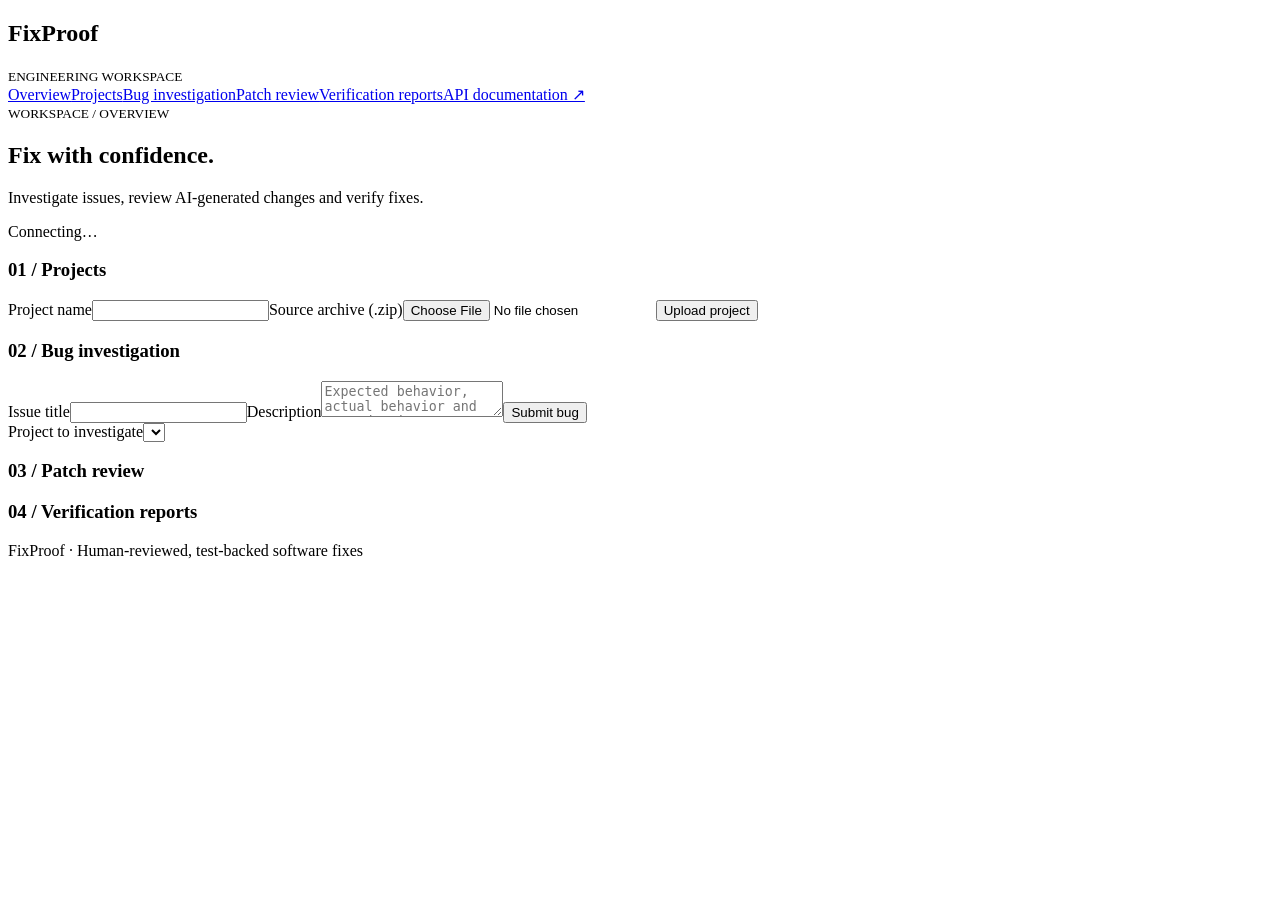
==== commit 67af8f2d: "Add final FixProof AI bug investigation and fix verification platform" ====
--- a/frontend/index.html
+++ b/frontend/index.html
@@ -1,287 +1 @@
-
-<!DOCTYPE html>
-<html lang="en">
-<head>
-    <meta charset="UTF-8">
-    <meta name="viewport" content="width=device-width, initial-scale=1.0">
-    <title>FixProof | Bug Investigation Platform</title>
-    <link rel="stylesheet" href="css/style.css">
-    <link rel="preconnect" href="https://fonts.googleapis.com">
-    <link rel="preconnect" href="https://fonts.gstatic.com" crossorigin>
-    <link href="https://fonts.googleapis.com/css2?family=Inter:wght@400;500;600;700;800&display=swap" rel="stylesheet">
-</head>
-<body>
-<div class="app-layout">
-
-    <aside class="sidebar">
-        <div class="brand">
-            <div class="brand-icon">F</div>
-            <div>
-                <h2>FixProof</h2>
-                <span>AI Debugging Platform</span>
-            </div>
-        </div>
-
-        <div class="menu-label">WORKSPACE</div>
-
-        <nav class="navigation">
-            <a href="#dashboard" class="nav-link active"><span>▦</span> Dashboard</a>
-            <a href="#submit" class="nav-link"><span>＋</span> Report a Bug</a>
-            <a href="#projects" class="nav-link"><span>📁</span> Projects</a>
-            <a href="#history" class="nav-link"><span>◷</span> Bug History</a>
-            <a href="investigation.html" class="nav-link"><span>⌕</span> Investigation</a>
-            <a href="report.html" class="nav-link"><span>📝</span>Report</a>
-            <a href="patch-review.html" class="nav-link"><span>⌘</span> Patch Review</a>
-            <a href="verification.html" class="nav-link"><span>✓</span> Verification Reports</a>
-            <a href="#patchHistory" class="nav-link"><span>✓</span> Patch History</a>
-        </nav>
-
-        <div class="sidebar-bottom">
-            <div class="system-status">
-                <span class="status-dot"></span>
-                <div>
-                    <strong>System Online</strong>
-                    <small>FixProof API</small>
-                </div>
-            </div>
-            <p>FixProof v0.1.0</p>
-        </div>
-    </aside>
-
-    <main class="main-content">
-
-        <header class="topbar">
-            <div>
-                <span class="breadcrumb">Workspace / Dashboard</span>
-                <h1>Bug Investigation Dashboard</h1>
-            </div>
-            <div class="topbar-right">
-                <span class="online-badge">● Live Workspace</span>
-            </div>
-        </header>
-
-        <!-- DASHBOARD -->
-        <section id="dashboard" class="welcome-section">
-            <div>
-                <p class="eyebrow">WELCOME TO FIXPROOF</p>
-                <h2>Investigate. Fix. Verify.</h2>
-                <p>Track software bugs and verify proposed fixes with AI-powered investigation.</p>
-            </div>
-            <a href="#submit" class="primary-button">＋ Report New Bug</a>
-        </section>
-
-        <!-- STATISTICS -->
-        <section class="stats-grid">
-            <div class="stat-card">
-                <div class="stat-icon purple">▦</div>
-                <p>Total Bug Reports</p>
-                <h2 id="totalBugs">0</h2>
-                <span>All submitted reports</span>
-            </div>
-
-            <div class="stat-card">
-                <div class="stat-icon orange">◷</div>
-                <p>Under Investigation</p>
-                <h2 id="investigatingBugs">0</h2>
-                <span>Currently being processed</span>
-            </div>
-
-            <div class="stat-card">
-                <div class="stat-icon green">✓</div>
-                <p>Verified Fixes</p>
-                <h2 id="verifiedBugs">0</h2>
-                <span>Verified reports</span>
-            </div>
-
-            <div class="stat-card">
-                <div class="stat-icon red">!</div>
-                <p>Unresolved</p>
-                <h2 id="unresolvedBugs">0</h2>
-                <span>Awaiting resolution</span>
-            </div>
-        </section>
-
-        <!-- BUG SUBMISSION -->
-        <section id="submit" class="content-card">
-            <div class="section-heading">
-                <p class="eyebrow">NEW SUBMISSION</p>
-                <h2>Report a Software Bug</h2>
-                <p>Describe the problem to begin the investigation process.</p>
-            </div>
-
-            <form id="bugForm">
-                <div class="form-group">
-                    <label for="bugTitle">Bug Title *</label>
-                    <input type="text" id="bugTitle"
-                        placeholder="Example: Shopping cart total is incorrect"
-                        minlength="3" maxlength="200" required>
-                </div>
-
-                <div class="form-group">
-                    <label for="bugDescription">Bug Description *</label>
-                    <textarea id="bugDescription"
-                        placeholder="Describe what happened, what you expected, and how to reproduce the issue..."
-                        minlength="5" rows="5" required></textarea>
-                </div>
-
-                <div class="form-footer">
-                    <span>* Required fields</span>
-                    <button type="submit" id="submitButton" class="primary-button">
-                        Submit Bug Report →
-                    </button>
-                </div>
-                <p id="formMessage" class="form-message" role="status"></p>
-            </form>
-        </section>
-
-        <!-- PROJECT UPLOAD -->
-        <section id="projects" class="content-card">
-            <div class="section-heading">
-                <p class="eyebrow">PROJECT MANAGEMENT</p>
-                <h2>Upload Your Software Project</h2>
-                <p>Upload a ZIP file of your source-code project to begin working with FixProof.</p>
-            </div>
-
-            <form id="projectForm">
-                <div class="form-group">
-                    <label for="projectName">Project Name *</label>
-                    <input
-                        type="text"
-                        id="projectName"
-                        placeholder="Example: Shopping Cart Application"
-                        maxlength="200"
-                        required>
-                </div>
-
-                <div class="form-group">
-                    <label for="projectFile">Select Project ZIP File *</label>
-                    <input
-                        type="file"
-                        id="projectFile"
-                        accept=".zip,application/zip,application/x-zip-compressed"
-                        required>
-                    <small class="field-help">ZIP files only. Maximum file size: 50 MB.</small>
-                </div>
-
-                <div class="form-footer">
-                    <span>Upload your source-code project as a ZIP file.</span>
-                    <button type="submit" id="uploadButton" class="primary-button">
-                        Upload Project →
-                    </button>
-                </div>
-
-                <p id="projectMessage" class="form-message" role="status"></p>
-            </form>
-        </section>
-
-        <!-- PROJECT HISTORY -->
-        <section id="projectHistory" class="content-card">
-            <div class="section-heading history-heading">
-                <div>
-                    <p class="eyebrow">PROJECT MANAGEMENT</p>
-                    <h2>Uploaded Projects</h2>
-                    <p>View your previously uploaded software projects.</p>
-                </div>
-                <button id="refreshProjectsButton" class="secondary-button">
-                    ↻ Refresh
-                </button>
-            </div>
-
-            <div class="table-wrapper">
-                <table>
-                    <thead>
-                        <tr>
-                            <th>PROJECT ID</th>
-                            <th>PROJECT NAME</th>
-                            <th>ZIP FILENAME</th>
-                            <th>STATUS</th>
-                            <th>UPLOADED</th>
-                        </tr>
-                    </thead>
-                    <tbody id="projectTableBody">
-                        <tr>
-                            <td colspan="5" class="empty-state">Loading projects...</td>
-                        </tr>
-                    </tbody>
-                </table>
-            </div>
-        </section>
-
-        <!-- BUG HISTORY -->
-        <section id="history" class="content-card">
-            <div class="section-heading history-heading">
-                <div>
-                    <p class="eyebrow">REPORT MANAGEMENT</p>
-                    <h2>Recent Bug Reports</h2>
-                    <p>View and track submitted software bugs.</p>
-                </div>
-                <button id="refreshButton" class="secondary-button">↻ Refresh</button>
-            </div>
-
-            <div class="table-wrapper">
-                <table>
-                    <thead>
-                        <tr>
-                            <th>REPORT ID</th>
-                            <th>BUG TITLE</th>
-                            <th>DESCRIPTION</th>
-                            <th>STATUS</th>
-                            <th>SUBMITTED</th>
-                        </tr>
-                    </thead>
-                    <tbody id="bugTableBody">
-                        <tr>
-                            <td colspan="5" class="empty-state">Loading bug reports...</td>
-                        </tr>
-                    </tbody>
-                </table>
-            </div>
-        </section>
-
-        <!-- PATCH REVIEW HISTORY -->
-<section id="patchHistory" class="content-card">
-    <div class="section-heading history-heading">
-        <div>
-            <p class="eyebrow">PATCH MANAGEMENT</p>
-            <h2>Patch Review History</h2>
-            <p>Track approved, rejected and pending code patches.</p>
-        </div>
-
-        <button id="refreshPatchesButton" class="secondary-button">
-            ↻ Refresh
-        </button>
-    </div>
-
-    <div class="table-wrapper">
-        <table>
-            <thead>
-                <tr>
-                    <th>PATCH ID</th>
-                    <th>BUG ID</th>
-                    <th>STATUS</th>
-                    <th>SUBMITTED</th>
-                    <th>REVIEWED</th>
-                </tr>
-            </thead>
-
-            <tbody id="patchTableBody">
-                <tr>
-                    <td colspan="5" class="empty-state">
-                        Loading patches...
-                    </td>
-                </tr>
-            </tbody>
-        </table>
-    </div>
-</section>
-
-        <footer class="footer">
-            <p>© 2026 FixProof. Agentic Software Bug Investigation and Fix Verification Platform.</p>
-        </footer>
-
-    </main>
-</div>
-
-<script src="js/app.js"></script>
-</body>
-</html>
+<!doctype html><html lang="en"><head><meta charset="utf-8"><meta name="viewport" content="width=device-width,initial-scale=1"><title>FixProof · Workspace</title><link rel="stylesheet" href="/css/style.css"></head><body><aside><h1>Fix<span>Proof</span></h1><small>ENGINEERING WORKSPACE</small><nav><a href="#overview">Overview</a><a href="#projects">Projects</a><a href="#bugs">Bug investigation</a><a href="#patches">Patch review</a><a href="#reports">Verification reports</a><a href="/docs">API documentation ↗</a></nav></aside><main><header><div><small>WORKSPACE / OVERVIEW</small><h2>Fix with confidence.</h2><p>Investigate issues, review AI-generated changes and verify fixes.</p></div><span id="health" class="pill">Connecting…</span></header><div id="notice" role="status" aria-live="polite"></div><section id="overview" class="metrics"></section><section id="projects"><h3>01 / Projects</h3><form id="upload"><label>Project name<input name="project_name" required maxlength="200"></label><label>Source archive (.zip)<input name="file" type="file" accept=".zip" required></label><button>Upload project</button></form><div id="projectList"></div></section><section id="bugs"><h3>02 / Bug investigation</h3><form id="bugForm"><label>Issue title<input name="title" required minlength="3" maxlength="200"></label><label>Description<textarea name="description" required minlength="5" placeholder="Expected behavior, actual behavior and reproduction steps"></textarea></label><button>Submit bug</button></form><label>Project to investigate<select id="projectSelect"></select></label><div id="bugList"></div><pre id="investigationResult" hidden></pre></section><section id="patches"><h3>03 / Patch review</h3><div id="patchList"></div></section><section id="reports"><h3>04 / Verification reports</h3><div id="reportList"></div></section><footer>FixProof · Human-reviewed, test-backed software fixes</footer></main><script src="/js/app.js"></script></body></html>
